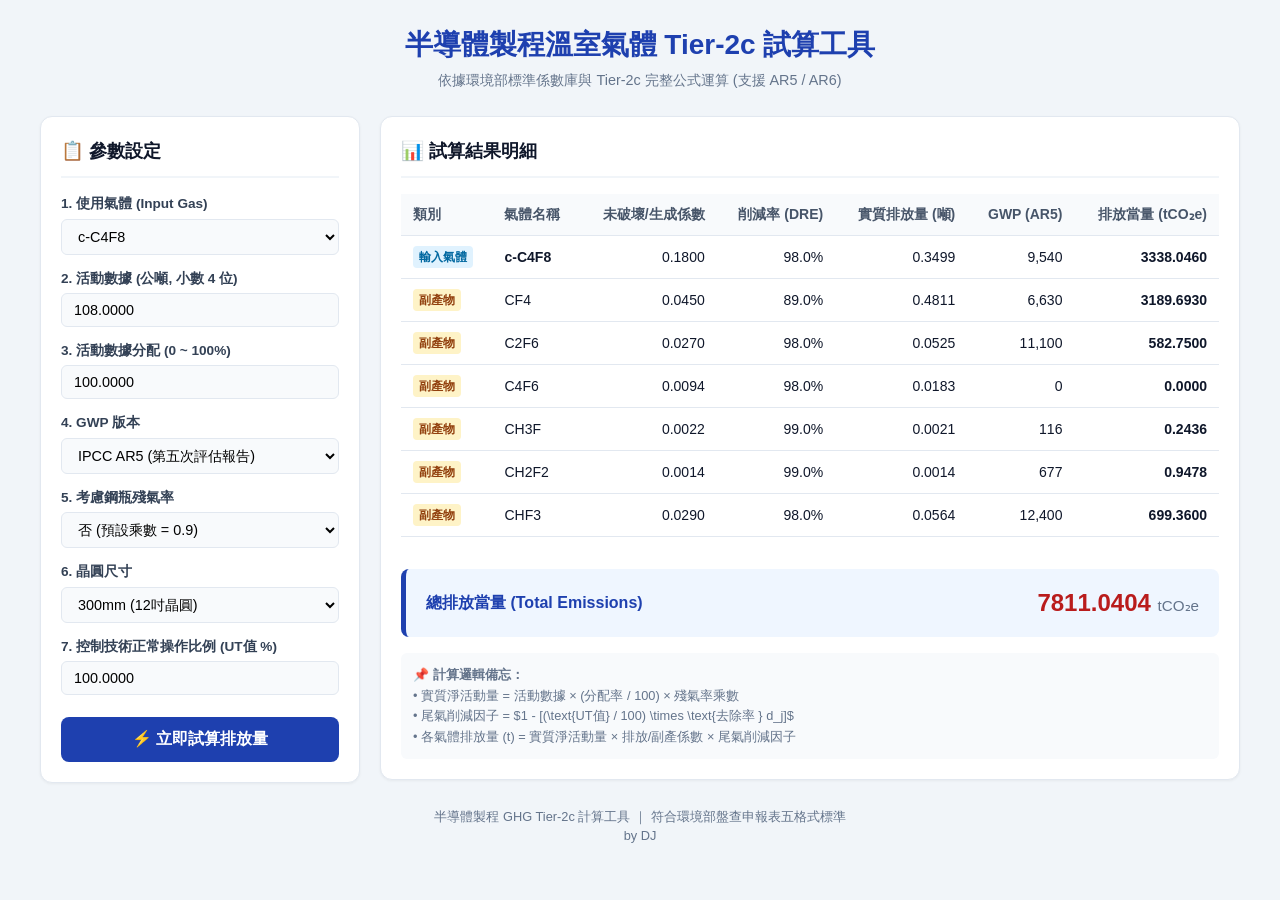
==== index.html @ 43108999 "Add signature to the footer of index.html Added a signature line to the footer." ====
<!DOCTYPE html>
<html lang="zh-Hant">
<head>
    <meta charset="UTF-8">
    <meta name="viewport" content="width=device-width, initial-scale=1.0">
    <title>半導體製程溫室氣體 Tier-2c 試算工具</title>
    <link rel="stylesheet" href="style.css">
</head>
<body>
    <div class="container">
        <header>
            <h1>半導體製程溫室氣體 Tier-2c 試算工具</h1>
            <p class="subtitle">依據環境部標準係數庫與 Tier-2c 完整公式運算 (支援 AR5 / AR6)</p>
        </header>

        <div class="main-layout">
            <!-- 左側/輸入面板 (寬度約 32%) -->
            <aside class="controls-card">
                <div class="card-header">
                    <h2>📋 參數設定</h2>
                </div>

                <div class="form-group">
                    <label for="gas-select">1. 使用氣體 (Input Gas)</label>
                    <select id="gas-select"></select>
                </div>

                <div class="form-group">
                    <label for="activity-data">2. 活動數據 (公噸, 小數 4 位)</label>
                    <input type="number" id="activity-data" value="108.0000" step="0.0001" min="0">
                </div>

                <div class="form-group">
                    <label for="allocation-rate">3. 活動數據分配 (0 ~ 100%)</label>
                    <input type="number" id="allocation-rate" value="100.0000" step="0.0001" min="0" max="100">
                </div>

                <div class="form-group">
                    <label for="gwp-version">4. GWP 版本</label>
                    <select id="gwp-version">
                        <option value="AR5" selected>IPCC AR5 (第五次評估報告)</option>
                        <option value="AR6">IPCC AR6 (第六次評估報告)</option>
                    </select>
                </div>

                <div class="form-group">
                    <label for="heel-factor">5. 考慮鋼瓶殘氣率</label>
                    <select id="heel-factor">
                        <option value="1.0">是 (乘數 = 1.0)</option>
                        <option value="0.9" selected>否 (預設乘數 = 0.9)</option>
                    </select>
                </div>

                <div class="form-group">
                    <label for="wafer-size">6. 晶圓尺寸</label>
                    <select id="wafer-size">
                        <option value="300" selected>300mm (12吋晶圓)</option>
                        <option value="200">200mm (8吋晶圓)</option>
                    </select>
                </div>

                <div class="form-group">
                    <label for="ut-value">7. 控制技術正常操作比例 (UT值 %)</label>
                    <input type="number" id="ut-value" value="100.0000" step="0.0001" min="0" max="100">
                </div>

                <button id="calculate-btn" type="button">⚡ 立即試算排放量</button>
            </aside>

            <!-- 右側/結果展示面板 (寬度約 68%) -->
            <main class="results-card">
                <div class="card-header">
                    <h2>📊 試算結果明細</h2>
                </div>

                <div id="results-output" class="table-responsive">
                    <!-- 表格動態生成 -->
                </div>

                <div class="summary-box">
                    <div class="summary-label">總排放當量 (Total Emissions)</div>
                    <div class="summary-value" id="total-emissions">0.0000 <span class="unit">tCO₂e</span></div>
                </div>

                <div class="formula-note">
                    <strong>📌 計算邏輯備忘：</strong><br>
                    • 實質淨活動量 = 活動數據 × (分配率 / 100) × 殘氣率乘數<br>
                    • 尾氣削減因子 = $1 - [(\text{UT值} / 100) \times \text{去除率 } d_j]$<br>
                    • 各氣體排放量 (t) = 實質淨活動量 × 排放/副產係數 × 尾氣削減因子
                </div>
            </main>
        </div>

        <footer>
            <p>半導體製程 GHG Tier-2c 計算工具 ｜ 符合環境部盤查申報表五格式標準</p>
            <p class="signature">by DJ</p>
        </footer>
    </div>
    <script src="script.js"></script>
</body>
</html>
---- style.css ----
:root {
    --primary-color: #1e40af;
    --primary-hover: #1d4ed8;
    --bg-color: #f1f5f9;
    --card-bg: #ffffff;
    --border-color: #e2e8f0;
    --text-main: #0f172a;
    --text-muted: #64748b;
    --highlight: #b91c1c;
}

* {
    box-sizing: border-box;
    margin: 0;
    padding: 0;
}

body {
    font-family: -apple-system, BlinkMacSystemFont, "Segoe UI", Roboto, "Helvetica Neue", Arial, "Microsoft JhengHei", sans-serif;
    background-color: var(--bg-color);
    color: var(--text-main);
    line-height: 1.5;
    padding: 24px 16px;
}

.container {
    max-width: 1200px;
    margin: 0 auto;
}

header {
    text-align: center;
    margin-bottom: 24px;
}

header h1 {
    font-size: 1.75rem;
    color: var(--primary-color);
    font-weight: 700;
}

.subtitle {
    color: var(--text-muted);
    font-size: 0.9rem;
    margin-top: 4px;
}

/* 雙欄佈局：左側選單收窄約 30%，右側結果區寬敞 */
.main-layout {
    display: grid;
    grid-template-columns: 320px 1fr;
    gap: 20px;
    align-items: start;
}

@media (max-width: 860px) {
    .main-layout {
        grid-template-columns: 1fr;
    }
}

.controls-card, .results-card {
    background: var(--card-bg);
    border-radius: 12px;
    border: 1px solid var(--border-color);
    padding: 20px;
    box-shadow: 0 1px 3px rgba(0, 0, 0, 0.05);
}

.card-header {
    border-bottom: 2px solid var(--bg-color);
    padding-bottom: 12px;
    margin-bottom: 16px;
}

.card-header h2 {
    font-size: 1.15rem;
    color: var(--text-main);
}

.form-group {
    margin-bottom: 14px;
}

.form-group label {
    display: block;
    font-size: 0.85rem;
    font-weight: 600;
    color: #334155;
    margin-bottom: 4px;
}

.form-group input, .form-group select {
    width: 100%;
    padding: 8px 12px;
    border: 1px solid var(--border-color);
    border-radius: 6px;
    font-size: 0.9rem;
    background-color: #f8fafc;
    transition: all 0.2s;
}

.form-group input:focus, .form-group select:focus {
    outline: none;
    border-color: var(--primary-color);
    background-color: #fff;
    box-shadow: 0 0 0 3px rgba(30, 64, 175, 0.1);
}

#calculate-btn {
    width: 100%;
    padding: 12px;
    background: var(--primary-color);
    color: #fff;
    border: none;
    border-radius: 8px;
    font-size: 1rem;
    font-weight: 600;
    cursor: pointer;
    transition: background 0.2s;
    margin-top: 8px;
}

#calculate-btn:hover {
    background: var(--primary-hover);
}

/* 結果表格 */
.table-responsive {
    overflow-x: auto;
}

table {
    width: 100%;
    border-collapse: collapse;
    font-size: 0.875rem;
    margin-bottom: 16px;
}

table th, table td {
    padding: 10px 12px;
    text-align: right;
    border-bottom: 1px solid var(--border-color);
}

table th:first-child, table td:first-child,
table th:nth-child(2), table td:nth-child(2) {
    text-align: left;
}

table th {
    background-color: #f8fafc;
    color: #475569;
    font-weight: 600;
}

table tbody tr:hover {
    background-color: #f8fafc;
}

.badge-input {
    display: inline-block;
    padding: 2px 6px;
    border-radius: 4px;
    background: #e0f2fe;
    color: #0369a1;
    font-weight: 600;
    font-size: 0.75rem;
}

.badge-byproduct {
    display: inline-block;
    padding: 2px 6px;
    border-radius: 4px;
    background: #fef3c7;
    color: #92400e;
    font-weight: 600;
    font-size: 0.75rem;
}

/* 總排放量方塊 */
.summary-box {
    display: flex;
    justify-content: space-between;
    align-items: center;
    background: #eff6ff;
    border-left: 5px solid var(--primary-color);
    padding: 16px 20px;
    border-radius: 8px;
    margin-top: 16px;
}

.summary-label {
    font-size: 1rem;
    font-weight: 600;
    color: var(--primary-color);
}

.summary-value {
    font-size: 1.5rem;
    font-weight: 700;
    color: var(--highlight);
}

.summary-value .unit {
    font-size: 0.95rem;
    color: #64748b;
    font-weight: normal;
}

.formula-note {
    margin-top: 16px;
    padding: 12px;
    background: #f8fafc;
    border-radius: 6px;
    font-size: 0.8rem;
    color: var(--text-muted);
    line-height: 1.6;
}

footer {
    text-align: center;
    margin-top: 24px;
    font-size: 0.8rem;
    color: var(--text-muted);
}
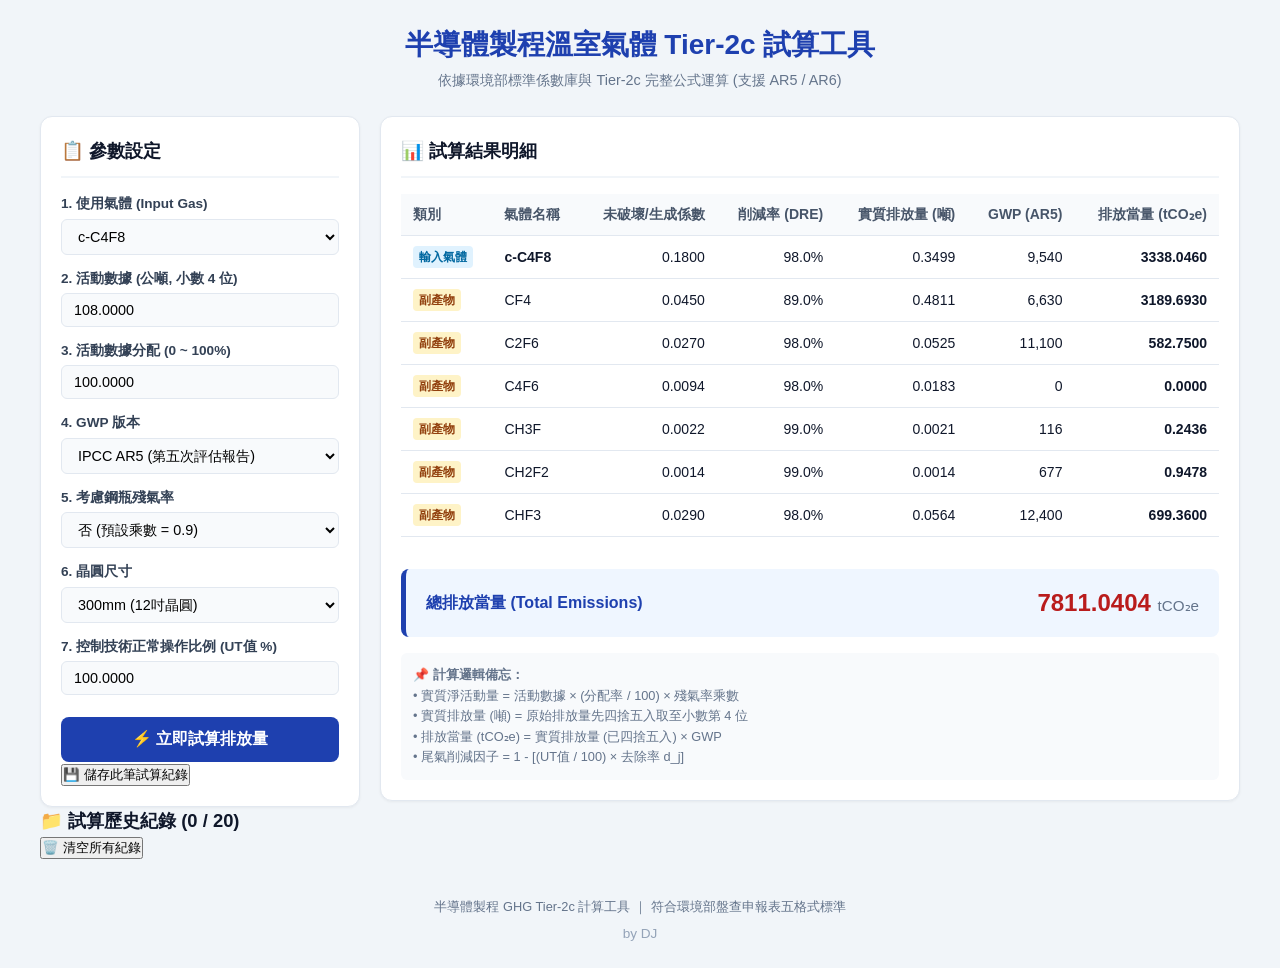
==== commit 38c50016: "Update index.html 新增儲存功能" ====
--- a/index.html
+++ b/index.html
@@ -14,7 +14,7 @@
         </header>
 
         <div class="main-layout">
-            <!-- 左側/輸入面板 (寬度約 32%) -->
+            <!-- 左側/輸入面板 -->
             <aside class="controls-card">
                 <div class="card-header">
                     <h2>📋 參數設定</h2>
@@ -65,9 +65,10 @@
                 </div>
 
                 <button id="calculate-btn" type="button">⚡ 立即試算排放量</button>
+                <button id="save-btn" type="button" class="btn-save">💾 儲存此筆試算紀錄</button>
             </aside>
 
-            <!-- 右側/結果展示面板 (寬度約 68%) -->
+            <!-- 右側/結果展示面板 -->
             <main class="results-card">
                 <div class="card-header">
                     <h2>📊 試算結果明細</h2>
@@ -85,11 +86,26 @@
                 <div class="formula-note">
                     <strong>📌 計算邏輯備忘：</strong><br>
                     • 實質淨活動量 = 活動數據 × (分配率 / 100) × 殘氣率乘數<br>
-                    • 尾氣削減因子 = $1 - [(\text{UT值} / 100) \times \text{去除率 } d_j]$<br>
-                    • 各氣體排放量 (t) = 實質淨活動量 × 排放/副產係數 × 尾氣削減因子
+                    • 實質排放量 (噸) = 原始排放量先四捨五入取至小數第 4 位<br>
+                    • 排放當量 (tCO₂e) = 實質排放量 (已四捨五入) × GWP<br>
+                    • 尾氣削減因子 = 1 - [(UT值 / 100) × 去除率 d_j]
                 </div>
             </main>
         </div>
+
+        <!-- 下方/歷史存檔紀錄區塊 -->
+        <section class="history-card">
+            <div class="card-header history-header">
+                <div class="header-left">
+                    <h2>📁 試算歷史紀錄 <span class="record-count" id="record-count">(0 / 20)</span></h2>
+                </div>
+                <button id="clear-all-btn" class="btn-clear-all" type="button">🗑️ 清空所有紀錄</button>
+            </div>
+            
+            <div id="history-container" class="history-table-responsive">
+                <!-- 動態載入歷史紀錄表格 -->
+            </div>
+        </section>
 
         <footer>
             <p>半導體製程 GHG Tier-2c 計算工具 ｜ 符合環境部盤查申報表五格式標準</p>
--- a/style.css
+++ b/style.css
@@ -224,3 +224,10 @@
     font-size: 0.8rem;
     color: var(--text-muted);
 }
+/* Signature Style */
+.signature {
+    margin-top: 8px;
+    font-size: 0.85rem;
+    color: #94a3b8; /* A lighter, more subtle color */
+    font-weight: 500;
+}
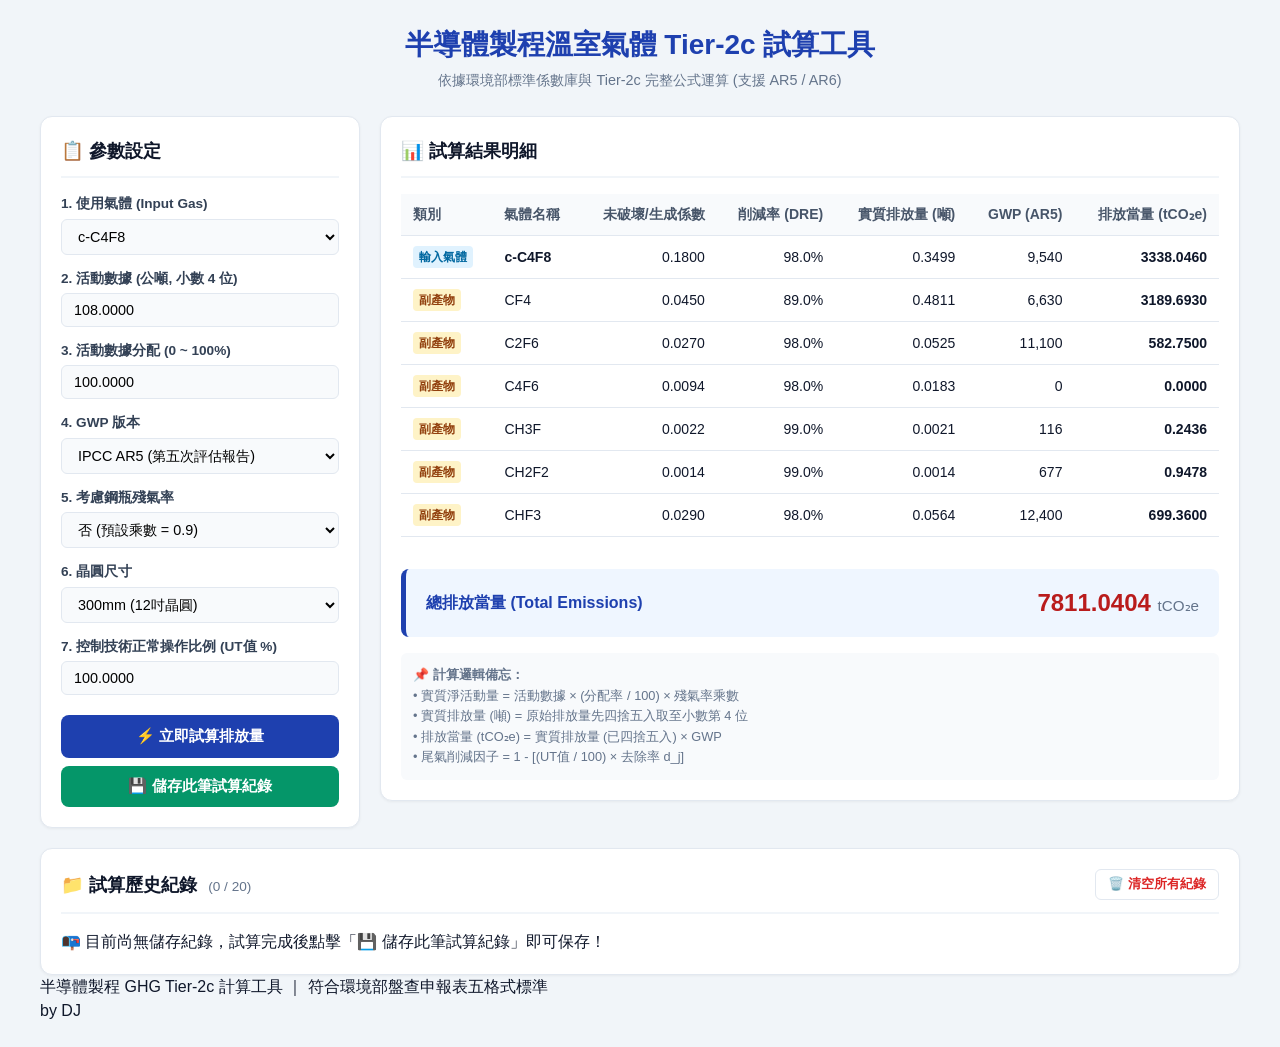
==== commit baaa3cd0: "Update index.html" ====
--- a/index.html
+++ b/index.html
@@ -24,17 +24,14 @@
                     <label for="gas-select">1. 使用氣體 (Input Gas)</label>
                     <select id="gas-select"></select>
                 </div>
-
                 <div class="form-group">
                     <label for="activity-data">2. 活動數據 (公噸, 小數 4 位)</label>
                     <input type="number" id="activity-data" value="108.0000" step="0.0001" min="0">
                 </div>
-
                 <div class="form-group">
                     <label for="allocation-rate">3. 活動數據分配 (0 ~ 100%)</label>
                     <input type="number" id="allocation-rate" value="100.0000" step="0.0001" min="0" max="100">
                 </div>
-
                 <div class="form-group">
                     <label for="gwp-version">4. GWP 版本</label>
                     <select id="gwp-version">
@@ -42,7 +39,6 @@
                         <option value="AR6">IPCC AR6 (第六次評估報告)</option>
                     </select>
                 </div>
-
                 <div class="form-group">
                     <label for="heel-factor">5. 考慮鋼瓶殘氣率</label>
                     <select id="heel-factor">
@@ -50,7 +46,6 @@
                         <option value="0.9" selected>否 (預設乘數 = 0.9)</option>
                     </select>
                 </div>
-
                 <div class="form-group">
                     <label for="wafer-size">6. 晶圓尺寸</label>
                     <select id="wafer-size">
@@ -58,7 +53,6 @@
                         <option value="200">200mm (8吋晶圓)</option>
                     </select>
                 </div>
-
                 <div class="form-group">
                     <label for="ut-value">7. 控制技術正常操作比例 (UT值 %)</label>
                     <input type="number" id="ut-value" value="100.0000" step="0.0001" min="0" max="100">
@@ -73,16 +67,13 @@
                 <div class="card-header">
                     <h2>📊 試算結果明細</h2>
                 </div>
-
                 <div id="results-output" class="table-responsive">
                     <!-- 表格動態生成 -->
                 </div>
-
                 <div class="summary-box">
                     <div class="summary-label">總排放當量 (Total Emissions)</div>
                     <div class="summary-value" id="total-emissions">0.0000 <span class="unit">tCO₂e</span></div>
                 </div>
-
                 <div class="formula-note">
                     <strong>📌 計算邏輯備忘：</strong><br>
                     • 實質淨活動量 = 活動數據 × (分配率 / 100) × 殘氣率乘數<br>
@@ -101,7 +92,6 @@
                 </div>
                 <button id="clear-all-btn" class="btn-clear-all" type="button">🗑️ 清空所有紀錄</button>
             </div>
-            
             <div id="history-container" class="history-table-responsive">
                 <!-- 動態載入歷史紀錄表格 -->
             </div>
--- a/style.css
+++ b/style.css
@@ -1,6 +1,10 @@
 :root {
     --primary-color: #1e40af;
     --primary-hover: #1d4ed8;
+    --success-color: #059669;
+    --success-hover: #047857;
+    --danger-color: #dc2626;
+    --danger-hover: #b91c1c;
     --bg-color: #f1f5f9;
     --card-bg: #ffffff;
     --border-color: #e2e8f0;
@@ -45,12 +49,13 @@
     margin-top: 4px;
 }
 
-/* 雙欄佈局：左側選單收窄約 30%，右側結果區寬敞 */
+/* 主版面雙欄佈局 */
 .main-layout {
     display: grid;
     grid-template-columns: 320px 1fr;
     gap: 20px;
     align-items: start;
+    margin-bottom: 20px;
 }
 
 @media (max-width: 860px) {
@@ -59,7 +64,7 @@
     }
 }
 
-.controls-card, .results-card {
+.controls-card, .results-card, .history-card {
     background: var(--card-bg);
     border-radius: 12px;
     border: 1px solid var(--border-color);
@@ -109,20 +114,38 @@
 
 #calculate-btn {
     width: 100%;
-    padding: 12px;
+    padding: 11px;
     background: var(--primary-color);
     color: #fff;
     border: none;
     border-radius: 8px;
-    font-size: 1rem;
+    font-size: 0.95rem;
+    font-weight: 600;
+    cursor: pointer;
+    transition: background 0.2s;
+    margin-top: 6px;
+}
+
+#calculate-btn:hover {
+    background: var(--primary-hover);
+}
+
+.btn-save {
+    width: 100%;
+    padding: 10px;
+    background: var(--success-color);
+    color: #fff;
+    border: none;
+    border-radius: 8px;
+    font-size: 0.95rem;
     font-weight: 600;
     cursor: pointer;
     transition: background 0.2s;
     margin-top: 8px;
 }
 
-#calculate-btn:hover {
-    background: var(--primary-hover);
+.btn-save:hover {
+    background: var(--success-hover);
 }
 
 /* 結果表格 */
@@ -178,7 +201,6 @@
     font-size: 0.75rem;
 }
 
-/* 總排放量方塊 */
 .summary-box {
     display: flex;
     justify-content: space-between;
@@ -218,16 +240,35 @@
     line-height: 1.6;
 }
 
-footer {
-    text-align: center;
-    margin-top: 24px;
+/* 歷史存檔卡片樣式 (已修復按鈕排版) */
+.history-header {
+    display: flex;
+    justify-content: space-between;
+    align-items: center;
+}
+
+.record-count {
+    font-size: 0.85rem;
+    color: var(--text-muted);
+    font-weight: normal;
+    margin-left: 6px;
+}
+
+.btn-clear-all {
+    background: none;
+    border: 1px solid var(--border-color);
+    padding: 6px 12px;
+    border-radius: 6px;
+    color: var(--danger-color);
     font-size: 0.8rem;
-    color: var(--text-muted);
-}
-/* Signature Style */
-.signature {
-    margin-top: 8px;
-    font-size: 0.85rem;
-    color: #94a3b8; /* A lighter, more subtle color */
-    font-weight: 500;
-}
+    cursor: pointer;
+    font-weight: 600;
+    transition: all 0.2s;
+}
+
+.btn-clear-all:hover {
+    background: #fee2e2;
+    border-color: var(--danger-color);
+}
+
+.history-table-r
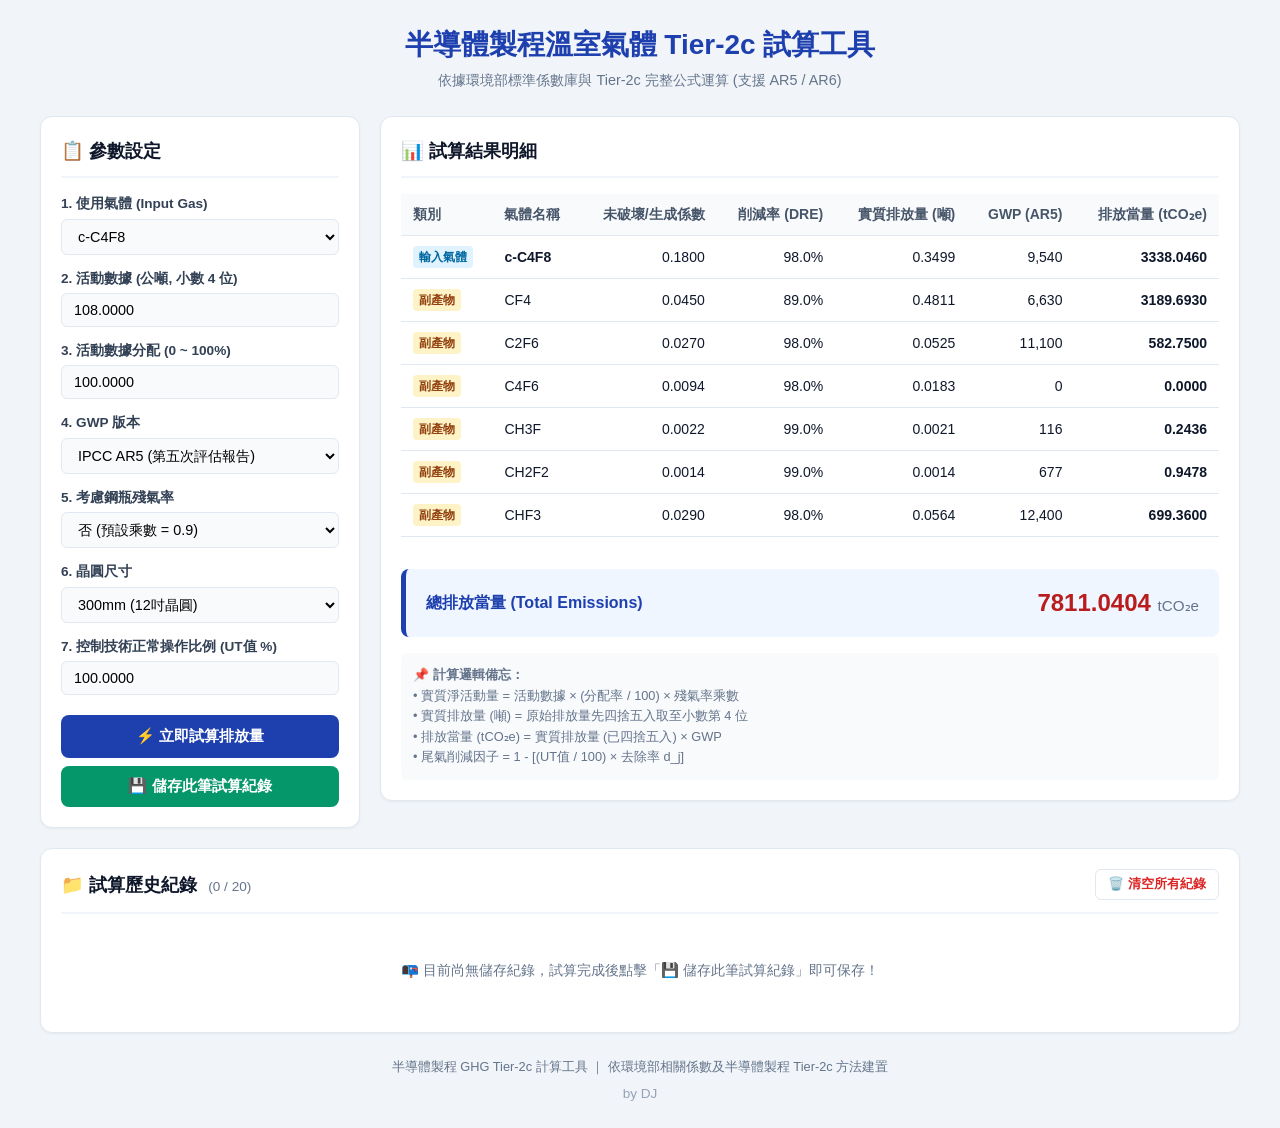
==== commit eda13c38: "Update index.html" ====
--- a/index.html
+++ b/index.html
@@ -98,7 +98,7 @@
         </section>
 
         <footer>
-            <p>半導體製程 GHG Tier-2c 計算工具 ｜ 符合環境部盤查申報表五格式標準</p>
+            <p>半導體製程 GHG Tier-2c 計算工具 ｜ 依環境部相關係數及半導體製程 Tier-2c 方法建置</p>
             <p class="signature">by DJ</p>
         </footer>
     </div>
--- a/style.css
+++ b/style.css
@@ -12,13 +12,11 @@
     --text-muted: #64748b;
     --highlight: #b91c1c;
 }
-
 * {
     box-sizing: border-box;
     margin: 0;
     padding: 0;
 }
-
 body {
     font-family: -apple-system, BlinkMacSystemFont, "Segoe UI", Roboto, "Helvetica Neue", Arial, "Microsoft JhengHei", sans-serif;
     background-color: var(--bg-color);
@@ -26,29 +24,24 @@
     line-height: 1.5;
     padding: 24px 16px;
 }
-
 .container {
     max-width: 1200px;
     margin: 0 auto;
 }
-
 header {
     text-align: center;
     margin-bottom: 24px;
 }
-
 header h1 {
     font-size: 1.75rem;
     color: var(--primary-color);
     font-weight: 700;
 }
-
 .subtitle {
     color: var(--text-muted);
     font-size: 0.9rem;
     margin-top: 4px;
 }
-
 /* 主版面雙欄佈局 */
 .main-layout {
     display: grid;
@@ -57,13 +50,11 @@
     align-items: start;
     margin-bottom: 20px;
 }
-
 @media (max-width: 860px) {
     .main-layout {
         grid-template-columns: 1fr;
     }
 }
-
 .controls-card, .results-card, .history-card {
     background: var(--card-bg);
     border-radius: 12px;
@@ -71,22 +62,18 @@
     padding: 20px;
     box-shadow: 0 1px 3px rgba(0, 0, 0, 0.05);
 }
-
 .card-header {
     border-bottom: 2px solid var(--bg-color);
     padding-bottom: 12px;
     margin-bottom: 16px;
 }
-
 .card-header h2 {
     font-size: 1.15rem;
     color: var(--text-main);
 }
-
 .form-group {
     margin-bottom: 14px;
 }
-
 .form-group label {
     display: block;
     font-size: 0.85rem;
@@ -94,7 +81,6 @@
     color: #334155;
     margin-bottom: 4px;
 }
-
 .form-group input, .form-group select {
     width: 100%;
     padding: 8px 12px;
@@ -104,14 +90,12 @@
     background-color: #f8fafc;
     transition: all 0.2s;
 }
-
 .form-group input:focus, .form-group select:focus {
     outline: none;
     border-color: var(--primary-color);
     background-color: #fff;
     box-shadow: 0 0 0 3px rgba(30, 64, 175, 0.1);
 }
-
 #calculate-btn {
     width: 100%;
     padding: 11px;
@@ -125,11 +109,9 @@
     transition: background 0.2s;
     margin-top: 6px;
 }
-
 #calculate-btn:hover {
     background: var(--primary-hover);
 }
-
 .btn-save {
     width: 100%;
     padding: 10px;
@@ -143,44 +125,36 @@
     transition: background 0.2s;
     margin-top: 8px;
 }
-
 .btn-save:hover {
     background: var(--success-hover);
 }
-
 /* 結果表格 */
 .table-responsive {
     overflow-x: auto;
 }
-
 table {
     width: 100%;
     border-collapse: collapse;
     font-size: 0.875rem;
     margin-bottom: 16px;
 }
-
 table th, table td {
     padding: 10px 12px;
     text-align: right;
     border-bottom: 1px solid var(--border-color);
 }
-
 table th:first-child, table td:first-child,
 table th:nth-child(2), table td:nth-child(2) {
     text-align: left;
 }
-
 table th {
     background-color: #f8fafc;
     color: #475569;
     font-weight: 600;
 }
-
 table tbody tr:hover {
     background-color: #f8fafc;
 }
-
 .badge-input {
     display: inline-block;
     padding: 2px 6px;
@@ -190,7 +164,6 @@
     font-weight: 600;
     font-size: 0.75rem;
 }
-
 .badge-byproduct {
     display: inline-block;
     padding: 2px 6px;
@@ -200,7 +173,6 @@
     font-weight: 600;
     font-size: 0.75rem;
 }
-
 .summary-box {
     display: flex;
     justify-content: space-between;
@@ -211,25 +183,21 @@
     border-radius: 8px;
     margin-top: 16px;
 }
-
 .summary-label {
     font-size: 1rem;
     font-weight: 600;
     color: var(--primary-color);
 }
-
 .summary-value {
     font-size: 1.5rem;
     font-weight: 700;
     color: var(--highlight);
 }
-
 .summary-value .unit {
     font-size: 0.95rem;
     color: #64748b;
     font-weight: normal;
 }
-
 .formula-note {
     margin-top: 16px;
     padding: 12px;
@@ -239,21 +207,18 @@
     color: var(--text-muted);
     line-height: 1.6;
 }
-
-/* 歷史存檔卡片樣式 (已修復按鈕排版) */
+/* 歷史存檔卡片樣式 */
 .history-header {
     display: flex;
     justify-content: space-between;
     align-items: center;
 }
-
 .record-count {
     font-size: 0.85rem;
     color: var(--text-muted);
     font-weight: normal;
     margin-left: 6px;
 }
-
 .btn-clear-all {
     background: none;
     border: 1px solid var(--border-color);
@@ -265,10 +230,77 @@
     font-weight: 600;
     transition: all 0.2s;
 }
-
 .btn-clear-all:hover {
     background: #fee2e2;
     border-color: var(--danger-color);
 }
-
-.history-table-r
+.history-table-responsive {
+    overflow-x: auto;
+}
+.history-table th, .history-table td {
+    text-align: center;
+    white-space: nowrap; /* 強制所有欄位內容不換行 */
+}
+.history-table td.cell-highlight {
+    font-weight: 700;
+    color: var(--highlight);
+    text-align: right;
+}
+.history-table td:last-child {
+    min-width: 125px; /* 操作欄位設定足夠最小寬度，防止按鈕上下擠壓 */
+    text-align: center;
+}
+.btn-load {
+    display: inline-block;
+    background: #e0f2fe;
+    color: #0369a1;
+    border: 1px solid #bae6fd;
+    padding: 4px 8px;
+    border-radius: 4px;
+    font-size: 0.78rem;
+    font-weight: 600;
+    cursor: pointer;
+    margin-right: 4px;
+    transition: all 0.2s;
+    white-space: nowrap;
+}
+.btn-load:hover {
+    background: #0284c7;
+    color: #fff;
+}
+.btn-delete {
+    display: inline-block;
+    background: #fee2e2;
+    color: #b91c1c;
+    border: 1px solid #fecaca;
+    padding: 4px 8px;
+    border-radius: 4px;
+    font-size: 0.78rem;
+    font-weight: 600;
+    cursor: pointer;
+    transition: all 0.2s;
+    white-space: nowrap;
+}
+.btn-delete:hover {
+    background: #dc2626;
+    color: #fff;
+}
+.empty-history {
+    text-align: center;
+    padding: 30px 10px;
+    color: var(--text-muted);
+    font-size: 0.9rem;
+}
+/* 頁尾與簽名 */
+footer {
+    text-align: center;
+    margin-top: 24px;
+    font-size: 0.8rem;
+    color: var(--text-muted);
+}
+.signature {
+    margin-top: 8px;
+    font-size: 0.85rem;
+    color: #94a3b8;
+    font-weight: 500;
+}
